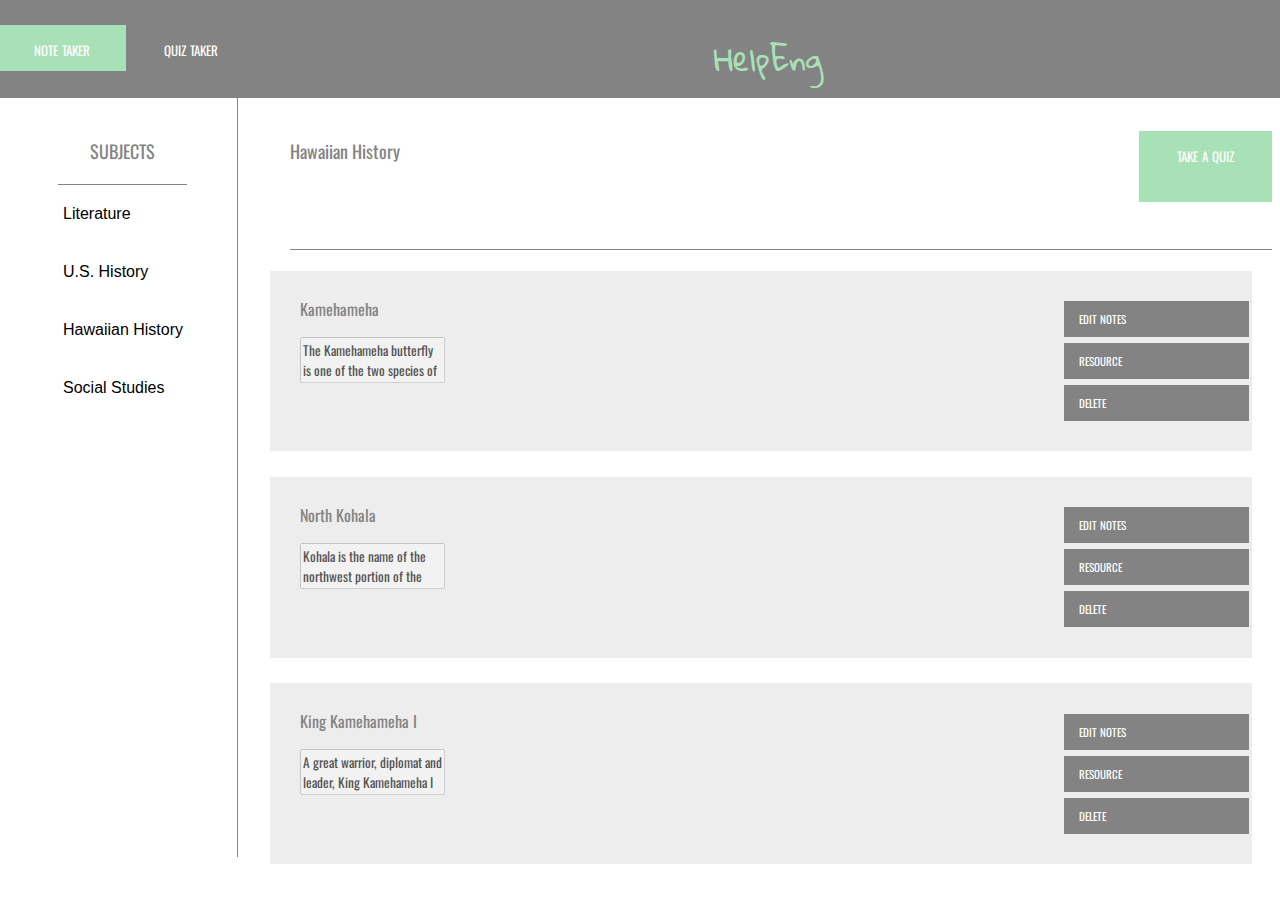
==== index.html @ afe13489 "Edit Code Done, Onto Local Storage" ====
<!DOCTYPE html>
<html>
<head>
  <title>HelpEng</title>
  <link rel="stylesheet" type="text/css" href="css/styles.css">
  <link href="https://fonts.googleapis.com/css?family=Gloria+Hallelujah|Oswald" rel="stylesheet">
</head>
<body>
  <header>
    <div class="note_taker">
      <a class="note_taker" href="index.html">note taker</a>
    </div>
    <div class="test_taker">
      <a class="test_taker" href="second.html">quiz taker</a>
    </div>
    <div id="app_name">
      <p>HelpEng</p>
    </div>    
  </header>
  <aside>
    <div id="subject_title">SUBJECTS</div>
    <div class="subject_items">Literature</div>
    <div class="subject_items">U.S. History</div>
    <div class="subject_items">Hawaiian History</div>
    <div class="subject_items">Social Studies</div>
  </aside>
  <div class="container">
    <div id="note_title">
      <span>Hawaiian History</span>
      <a href="second.html" id="take-quiz">take a quiz</a>
    </div>
      <div class="body-div">
        <div class="body-heads">
          <p>Kamehameha</p>
          <textarea>The Kamehameha butterfly is one of the two species of butterfly native to Hawaii. The Hawaiian name is pulelehua...</textarea>   
        </div>
        <div class="body-container">
          <div class="edit-notes options">EDIT NOTES</div>
          <div class="resource options">RESOURCE</div>
          <div class="delete options">DELETE</div>
        </div>
      </div>
      <div class="body-div">
        <div class="body-heads">
          <p>North Kohala</p>
          <textarea>Kohala is the name of the northwest portion of the island of Hawaii in the Hawaiian Archipelago. In ancient Hawaii it was often ruled by an independent High Chief called the Ali'i Nui. In modern times it is divided into two districts of Hawaii County</textarea>
        </div>
        <div class="body-container">
          <div class="edit-notes options">EDIT NOTES</div>
          <div class="resource options">RESOURCE</div>
          <div class="delete options">DELETE</div>
        </div>
      </div>
      <div class="body-div">
        <div class="body-heads">
          <p>King Kamehameha I</p>
          <textarea>A great warrior, diplomat and leader, King Kamehameha I united the Hawaiian Islands into one royal kingdom in 1810 after years of conflict. Kamehameha I was destined for greatness from birth. Hawaiian legend prophesized that a light in the sky with feathers like a bird would signal the birth of a great chief.</textarea>
        </div>
        <div class="body-container">
          <div class="edit-notes options">EDIT NOTES</div>
          <div class="resource options">RESOURCE</div>
          <div class="delete options">DELETE</div>
        </div> 
      </div> 
 </body>
<script type="text/javascript" src= "js/app.js"></script>
</html>
---- css/styles.css ----
body {
	display: flex;
	flex-wrap: wrap;
}

header {
	display: flex;
	flex-direction: row;
	justify-content: flex-start;
	align-items: center; 
	flex: 1 1 100%;
	background-color: #838383;
	height: 100px;
	margin: -10px;
}

textarea {
	font-family: 'Oswald', sans-serif;
	resize: none;
}

.note_taker {
	flex: 2 0 0px;
	color: white;
	background-color: #A9E1B7;
	text-decoration-line: none;
	font-family: 'Oswald', sans-serif;
	text-align: center;
	font-variant: small-caps;
	font-size: 18px;
	padding: 10px;
	word-wrap: none;
}

.test_taker {
	flex: 2 0 0px;
	color: white;
	text-decoration-line: none;
	font-family: 'Oswald', sans-serif;
	text-align: center;
	font-variant: small-caps;
	font-size: 18px;
	padding: 10px;
	word-wrap: none;	
}

.test_taker:hover {
	background-color: #A9E1B7;
}

#app_name {
	flex: 0 1 auto;
	height: inherit;
	width: 80%;
	background-color: #838383;
	color: #A9E1B7;
	text-align: center;
	font-family: 'Gloria Hallelujah', cursive;
	font-size: 30px;
}

#note_title {
	display: flex;
	flex: 0 1 auto;
	justify-content: space-between; 
	width: 95%;
	text-align: left;
	font-family: 'Oswald', sans-serif;
	font-size: 18px;
	color: #838383;
	border-bottom: solid 1px #838383;
	padding-bottom: 47px;
}

aside {
	display: flex;
	flex: 0.25 1 0px;
	flex-direction: column;
	padding: 50px 50px 27.5em 50px;
	border-right: solid 1px #838383;
}

#take-quiz {
	flex: 0 0 auto;
	background-color: #A9E1B7;
	color: white;
	text-align: left;
	margin-top: -7px;
	padding: 10px 38px 35px 38px;
	font-variant-caps: small-caps;
	text-decoration-line: none;
}

span {
	text-align: center;
}

.container {
	display: flex;
	flex: 2 2 0px;
	flex-direction: column;
	align-items: flex-end;
	width: 80%;
	height: 32.250em;
	padding-top: 50px;
}

.body-div {
	display: flex;
	flex: 0.95 0 35%;
	flex-direction: row;
	align-items: center;
	margin: 5px 20px 5px 5px;
	background-color: #EDEDED;
	width: 95%;
	margin-top: 2%;
	font-family: 'Oswald', sans-serif;
	text-align: left;
}

.body-container {
	display: flex;
	flex-direction: column;
	align-items: flex-end;
	flex: 1 1 0px;
}

.body-heads {
	flex: 1 1 0px;
	align-self: flex-start;
	padding: 10px;
	font-family: 'Oswald', sans-serif;
	margin-left: 20px;
	color: #838383;
}

.body-items {
	font-size: 13px;
	color: black;
}

.body-div form {
	padding: 50px;
}

.options {
	flex: 1 1 0px;
	width: 150px;
	height: 30px;
	margin: 3px;
	background-color: #838383;
	padding: 10px 20px 10px 15px;
	color: white;
	font-size: 11px;
	font-family: 'Oswald', sans-serif;
	text-decoration-line: none;
	cursor: pointer;
}

.options:hover {
	background-color: #A9E1B7;
}

.note-items:hover {
	background-color: #A9E1B7; /*green*/
	color: white;
}

#subject_title {
	flex: 0 1 auto;
	font-family: 'Oswald', sans-serif;
	text-overflow: wrap;
	font-size: 18px;
	color: #838383;
	border-bottom: solid 1px #838383;
	padding-bottom: 20px;
	text-align: center;
	font-variant: small-caps;
}

.subject_items, .test_items {
	font-family: 'Ariel', sans-serif;
	flex: 0 1 auto;
	text-overflow: wrap;
	height: 10%;
	text-align: left;	
	padding-left: 5px;
	padding-top: 20px;
	padding-bottom: 20px;
}

.submit {
	height: 40px;
	width: 120px;
	background-color: #838383;
	border-style: none;
}

.submit:hover {
	background-color: #A9E1B7;
}

.answer {
	height: 35px;
	width: 525px;
}

.subject_items:hover {
	background-color: #A9E1B7;	
}

.test_items:hover {
	background-color: #A9E1B7;
}
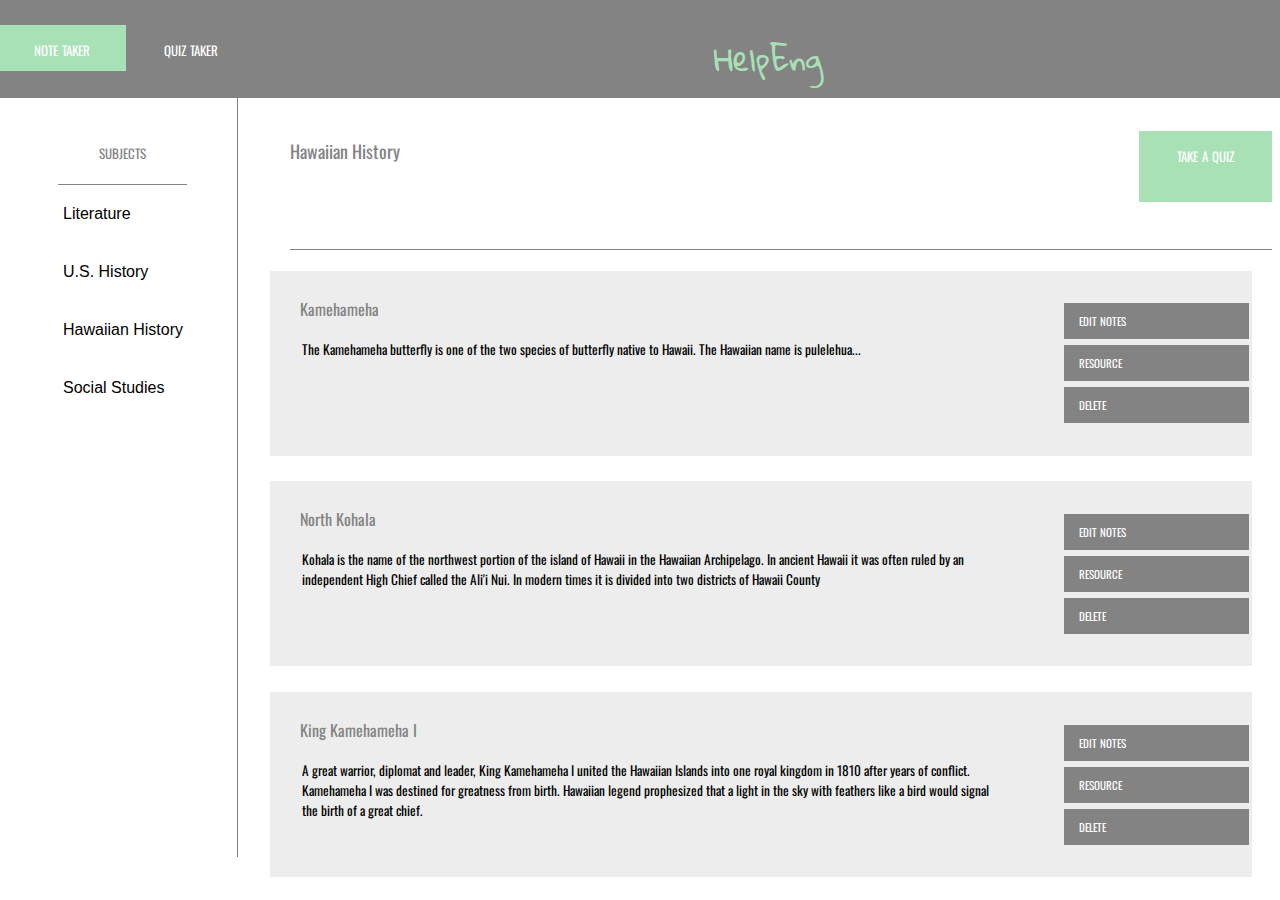
==== commit ddfd017c: "Merge pull request #58 from junior-devleague/Mark" ====
--- a/index.html
+++ b/index.html
@@ -18,7 +18,7 @@
     </div>    
   </header>
   <aside>
-    <div id="subject_title">SUBJECTS</div>
+    <div id="subject_title">subjects</div>
     <div class="subject_items">Literature</div>
     <div class="subject_items">U.S. History</div>
     <div class="subject_items">Hawaiian History</div>
@@ -36,7 +36,7 @@
         </div>
         <div class="body-container">
           <div class="edit-notes options">EDIT NOTES</div>
-          <div class="resource options">RESOURCE</div>
+          <a class="resource options" href="https://www.gohawaii.com/statewide/guidebook/king-kamehameha/">RESOURCE</a>
           <div class="delete options">DELETE</div>
         </div>
       </div>
@@ -47,7 +47,7 @@
         </div>
         <div class="body-container">
           <div class="edit-notes options">EDIT NOTES</div>
-          <div class="resource options">RESOURCE</div>
+          <a class="resource options" href="https://www.gohawaii.com/big-island/regions-neighborhoods/north-kohala/">RESOURCE</a>
           <div class="delete options">DELETE</div>
         </div>
       </div>
@@ -58,7 +58,7 @@
         </div>
         <div class="body-container">
           <div class="edit-notes options">EDIT NOTES</div>
-          <div class="resource options">RESOURCE</div>
+          <a class="resource options" href="https://www.gohawaii.com/statewide/guidebook/king-kamehameha/">RESOURCE</a>
           <div class="delete options">DELETE</div>
         </div> 
       </div> 
--- a/css/styles.css
+++ b/css/styles.css
@@ -213,3 +213,9 @@
 	background-color: #A9E1B7;
 }
 
+textarea {
+	height: 100px;
+	width: 700px;
+	background: none;
+	border: none;
+}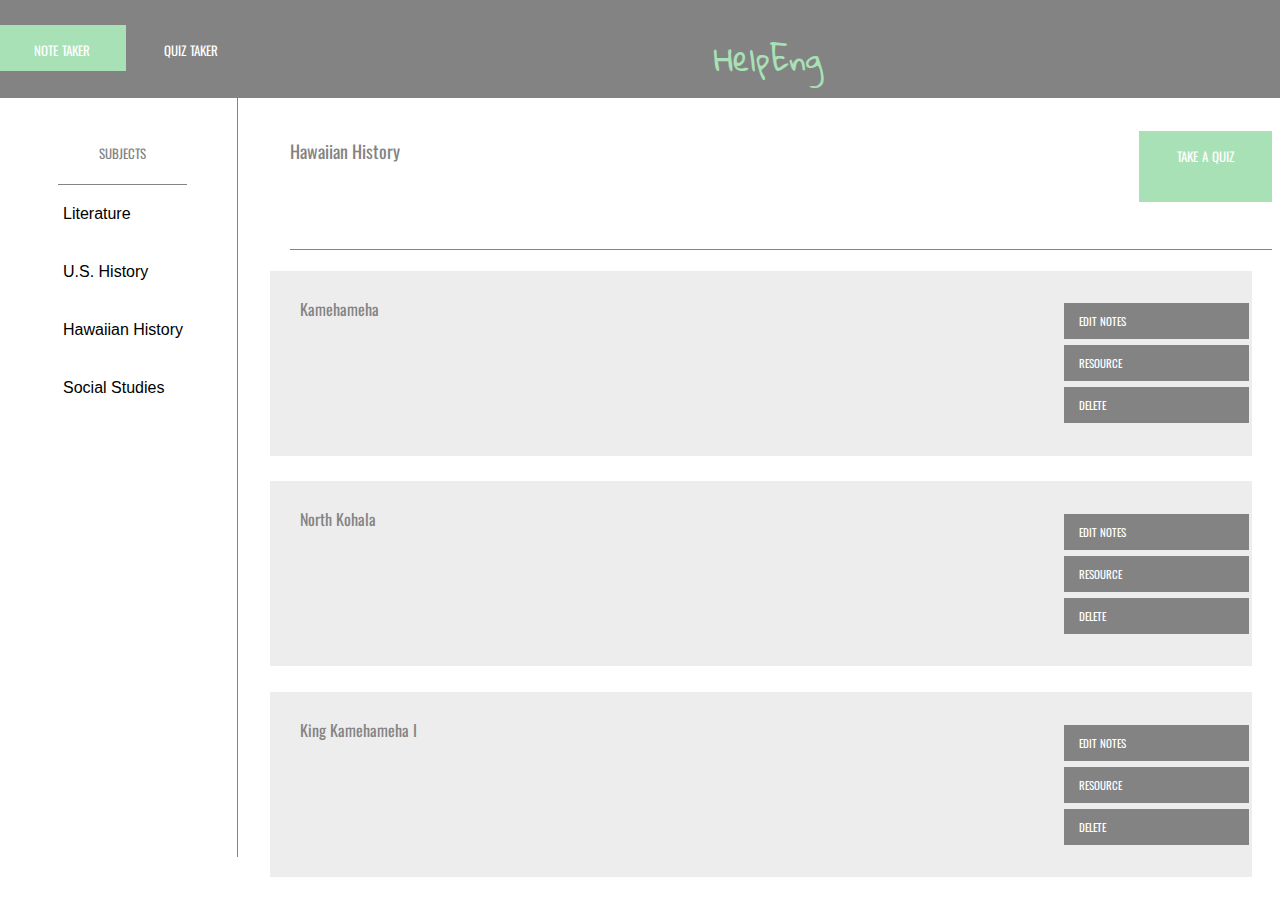
==== commit febe5aa4: "Edit Code LocalStorage, Delete" ====
--- a/index.html
+++ b/index.html
@@ -32,7 +32,7 @@
       <div class="body-div">
         <div class="body-heads">
           <p>Kamehameha</p>
-          <textarea>The Kamehameha butterfly is one of the two species of butterfly native to Hawaii. The Hawaiian name is pulelehua...</textarea>   
+          <textarea class="text">The Kamehameha butterfly is one of the two species of butterfly native to Hawaii. The Hawaiian name is pulelehua...</textarea>   
         </div>
         <div class="body-container">
           <div class="edit-notes options">EDIT NOTES</div>
@@ -43,7 +43,7 @@
       <div class="body-div">
         <div class="body-heads">
           <p>North Kohala</p>
-          <textarea>Kohala is the name of the northwest portion of the island of Hawaii in the Hawaiian Archipelago. In ancient Hawaii it was often ruled by an independent High Chief called the Ali'i Nui. In modern times it is divided into two districts of Hawaii County</textarea>
+          <textarea class="text">Kohala is the name of the northwest portion of the island of Hawaii in the Hawaiian Archipelago. In ancient Hawaii it was often ruled by an independent High Chief called the Ali'i Nui. In modern times it is divided into two districts of Hawaii County</textarea>
         </div>
         <div class="body-container">
           <div class="edit-notes options">EDIT NOTES</div>
@@ -54,7 +54,7 @@
       <div class="body-div">
         <div class="body-heads">
           <p>King Kamehameha I</p>
-          <textarea>A great warrior, diplomat and leader, King Kamehameha I united the Hawaiian Islands into one royal kingdom in 1810 after years of conflict. Kamehameha I was destined for greatness from birth. Hawaiian legend prophesized that a light in the sky with feathers like a bird would signal the birth of a great chief.</textarea>
+          <textarea class="text">A great warrior, diplomat and leader, King Kamehameha I united the Hawaiian Islands into one royal kingdom in 1810 after years of conflict. Kamehameha I was destined for greatness from birth. Hawaiian legend prophesized that a light in the sky with feathers like a bird would signal the birth of a great chief.</textarea>
         </div>
         <div class="body-container">
           <div class="edit-notes options">EDIT NOTES</div>
--- a/css/styles.css
+++ b/css/styles.css
@@ -17,6 +17,10 @@
 textarea {
 	font-family: 'Oswald', sans-serif;
 	resize: none;
+	height: 100px;
+	width: 700px;
+	background: none;
+	border: none;
 }
 
 .note_taker {
@@ -211,11 +215,4 @@
 
 .test_items:hover {
 	background-color: #A9E1B7;
-}
-
-textarea {
-	height: 100px;
-	width: 700px;
-	background: none;
-	border: none;
 }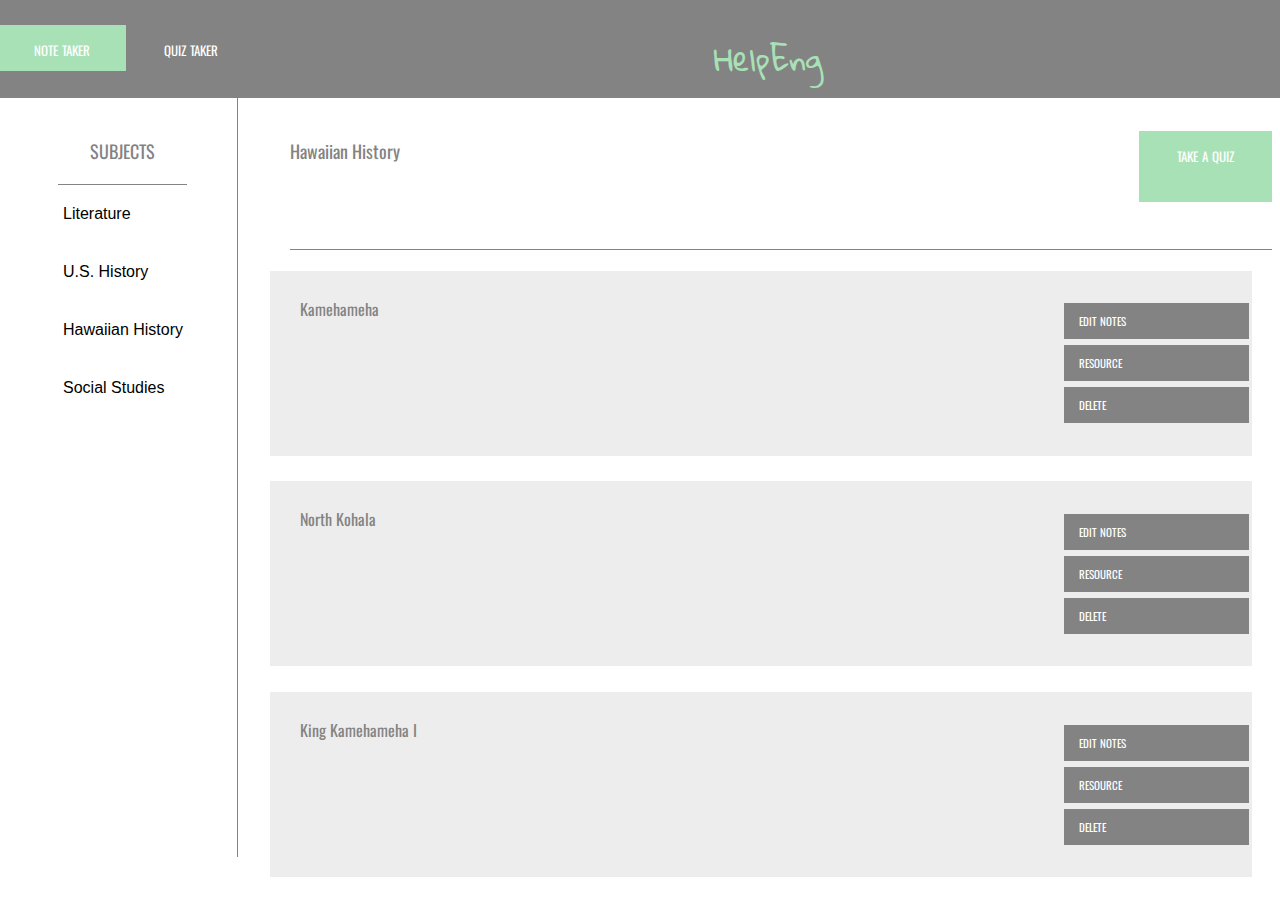
==== commit d3f66a60: "fixing subject title" ====
--- a/index.html
+++ b/index.html
@@ -18,7 +18,7 @@
     </div>    
   </header>
   <aside>
-    <div id="subject_title">subjects</div>
+    <div id="subject_title">SUBJECTS</div>
     <div class="subject_items">Literature</div>
     <div class="subject_items">U.S. History</div>
     <div class="subject_items">Hawaiian History</div>
--- a/css/styles.css
+++ b/css/styles.css
@@ -179,7 +179,6 @@
 	border-bottom: solid 1px #838383;
 	padding-bottom: 20px;
 	text-align: center;
-	font-variant: small-caps;
 }
 
 .subject_items, .test_items {
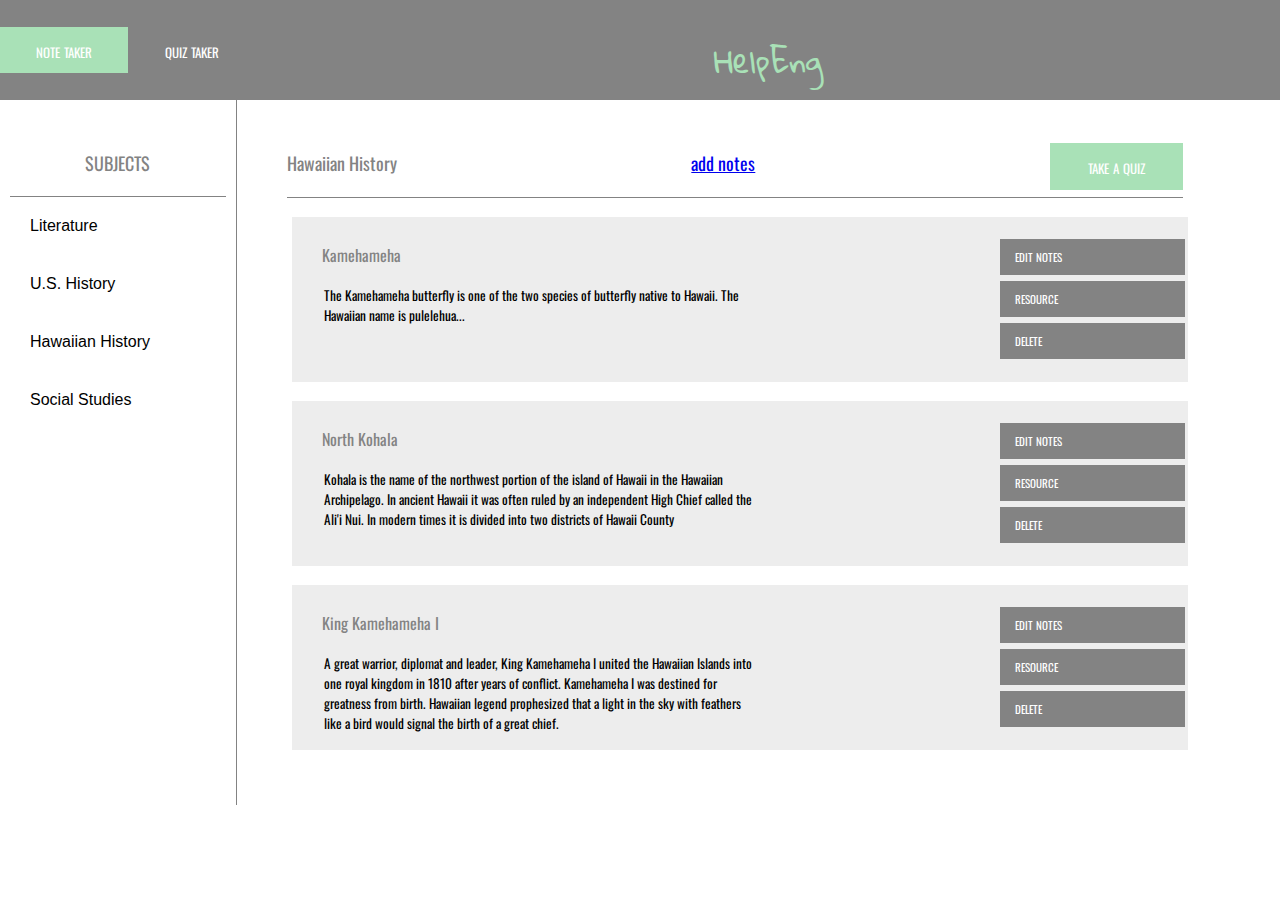
==== commit ee734d95: "fixing layout and fixing functions" ====
--- a/index.html
+++ b/index.html
@@ -27,6 +27,7 @@
   <div class="container">
     <div id="note_title">
       <span>Hawaiian History</span>
+      <a href="second.html" id="add-notes">add notes</a>
       <a href="second.html" id="take-quiz">take a quiz</a>
     </div>
       <div class="body-div">
--- a/css/styles.css
+++ b/css/styles.css
@@ -1,6 +1,7 @@
 body {
 	display: flex;
 	flex-wrap: wrap;
+	margin: 0;
 }
 
 header {
@@ -11,14 +12,13 @@
 	flex: 1 1 100%;
 	background-color: #838383;
 	height: 100px;
-	margin: -10px;
 }
 
 textarea {
 	font-family: 'Oswald', sans-serif;
 	resize: none;
-	height: 100px;
-	width: 700px;
+	height: 80px;
+	width: 100%;
 	background: none;
 	border: none;
 }
@@ -73,15 +73,13 @@
 	font-size: 18px;
 	color: #838383;
 	border-bottom: solid 1px #838383;
-	padding-bottom: 47px;
+	padding-bottom: 7px;
 }
 
 aside {
-	display: flex;
-	flex: 0.25 1 0px;
-	flex-direction: column;
-	padding: 50px 50px 27.5em 50px;
+	flex: 1 1 0px;
 	border-right: solid 1px #838383;
+	padding-top: 50px;
 }
 
 #take-quiz {
@@ -90,7 +88,7 @@
 	color: white;
 	text-align: left;
 	margin-top: -7px;
-	padding: 10px 38px 35px 38px;
+	padding: 10px 38px 11px 38px;
 	font-variant-caps: small-caps;
 	text-decoration-line: none;
 }
@@ -100,18 +98,15 @@
 }
 
 .container {
-	display: flex;
-	flex: 2 2 0px;
-	flex-direction: column;
+	flex: 4 4 0px;
 	align-items: flex-end;
 	width: 80%;
-	height: 32.250em;
-	padding-top: 50px;
+	padding: 50px;
 }
 
 .body-div {
 	display: flex;
-	flex: 0.95 0 35%;
+	flex: 0 0 27%;
 	flex-direction: row;
 	align-items: center;
 	margin: 5px 20px 5px 5px;
@@ -179,17 +174,15 @@
 	border-bottom: solid 1px #838383;
 	padding-bottom: 20px;
 	text-align: center;
+	margin: 0 10px;
 }
 
 .subject_items, .test_items {
 	font-family: 'Ariel', sans-serif;
 	flex: 0 1 auto;
 	text-overflow: wrap;
-	height: 10%;
 	text-align: left;	
-	padding-left: 5px;
-	padding-top: 20px;
-	padding-bottom: 20px;
+	padding: 20px 0 20px 30px;
 }
 
 .submit {
@@ -209,7 +202,8 @@
 }
 
 .subject_items:hover {
-	background-color: #A9E1B7;	
+	background-color: #A9E1B7;
+	color: white;	
 }
 
 .test_items:hover {
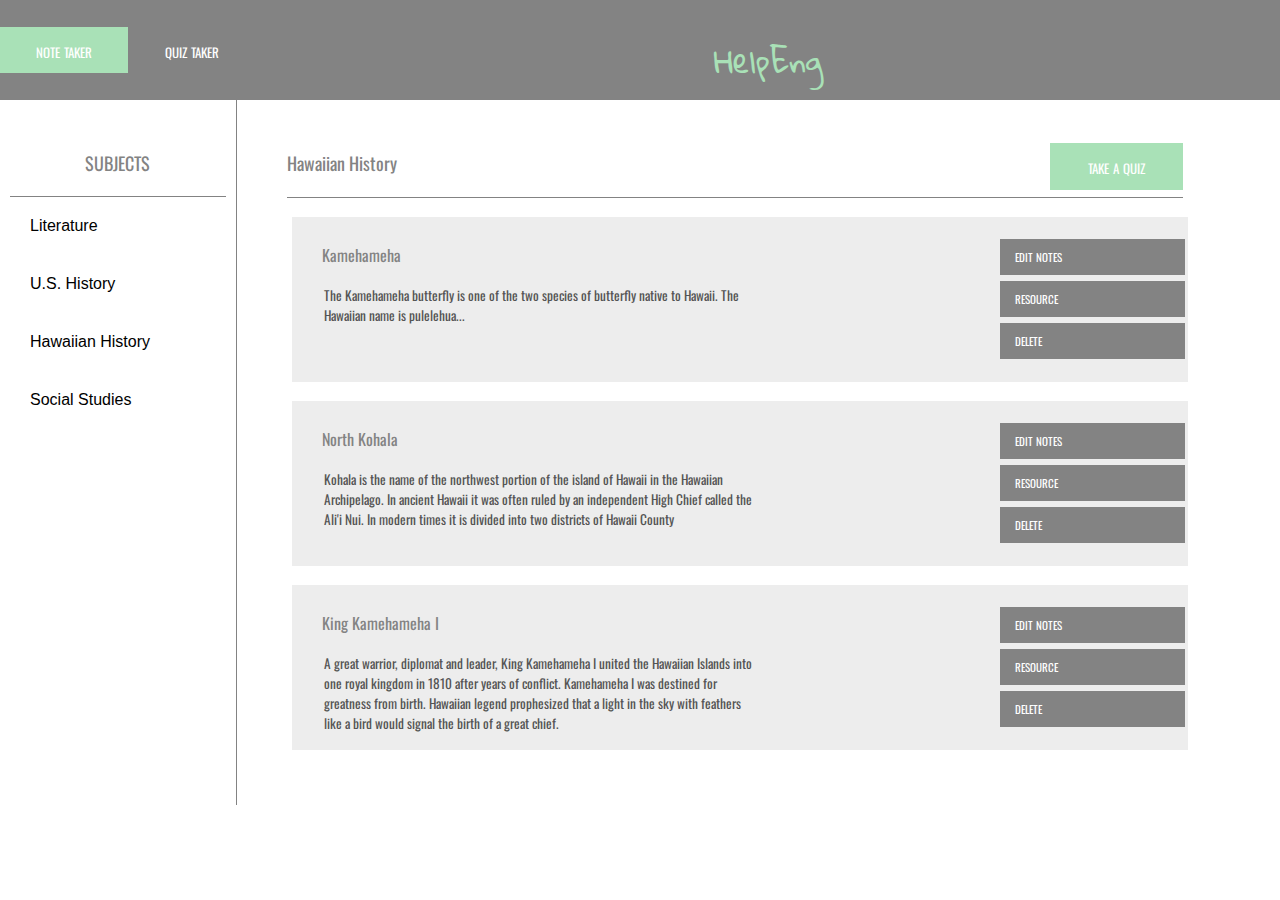
==== commit d734fbac: "Final Touches" ====
--- a/index.html
+++ b/index.html
@@ -27,13 +27,12 @@
   <div class="container">
     <div id="note_title">
       <span>Hawaiian History</span>
-      <a href="second.html" id="add-notes">add notes</a>
       <a href="second.html" id="take-quiz">take a quiz</a>
     </div>
       <div class="body-div">
         <div class="body-heads">
           <p>Kamehameha</p>
-          <textarea class="text">The Kamehameha butterfly is one of the two species of butterfly native to Hawaii. The Hawaiian name is pulelehua...</textarea>   
+          <textarea class="text" spellcheck="false"></textarea>   
         </div>
         <div class="body-container">
           <div class="edit-notes options">EDIT NOTES</div>
@@ -44,7 +43,7 @@
       <div class="body-div">
         <div class="body-heads">
           <p>North Kohala</p>
-          <textarea class="text">Kohala is the name of the northwest portion of the island of Hawaii in the Hawaiian Archipelago. In ancient Hawaii it was often ruled by an independent High Chief called the Ali'i Nui. In modern times it is divided into two districts of Hawaii County</textarea>
+          <textarea class="text" spellcheck="false"></textarea>
         </div>
         <div class="body-container">
           <div class="edit-notes options">EDIT NOTES</div>
@@ -55,7 +54,7 @@
       <div class="body-div">
         <div class="body-heads">
           <p>King Kamehameha I</p>
-          <textarea class="text">A great warrior, diplomat and leader, King Kamehameha I united the Hawaiian Islands into one royal kingdom in 1810 after years of conflict. Kamehameha I was destined for greatness from birth. Hawaiian legend prophesized that a light in the sky with feathers like a bird would signal the birth of a great chief.</textarea>
+          <textarea class="text" spellcheck="false"></textarea>
         </div>
         <div class="body-container">
           <div class="edit-notes options">EDIT NOTES</div>
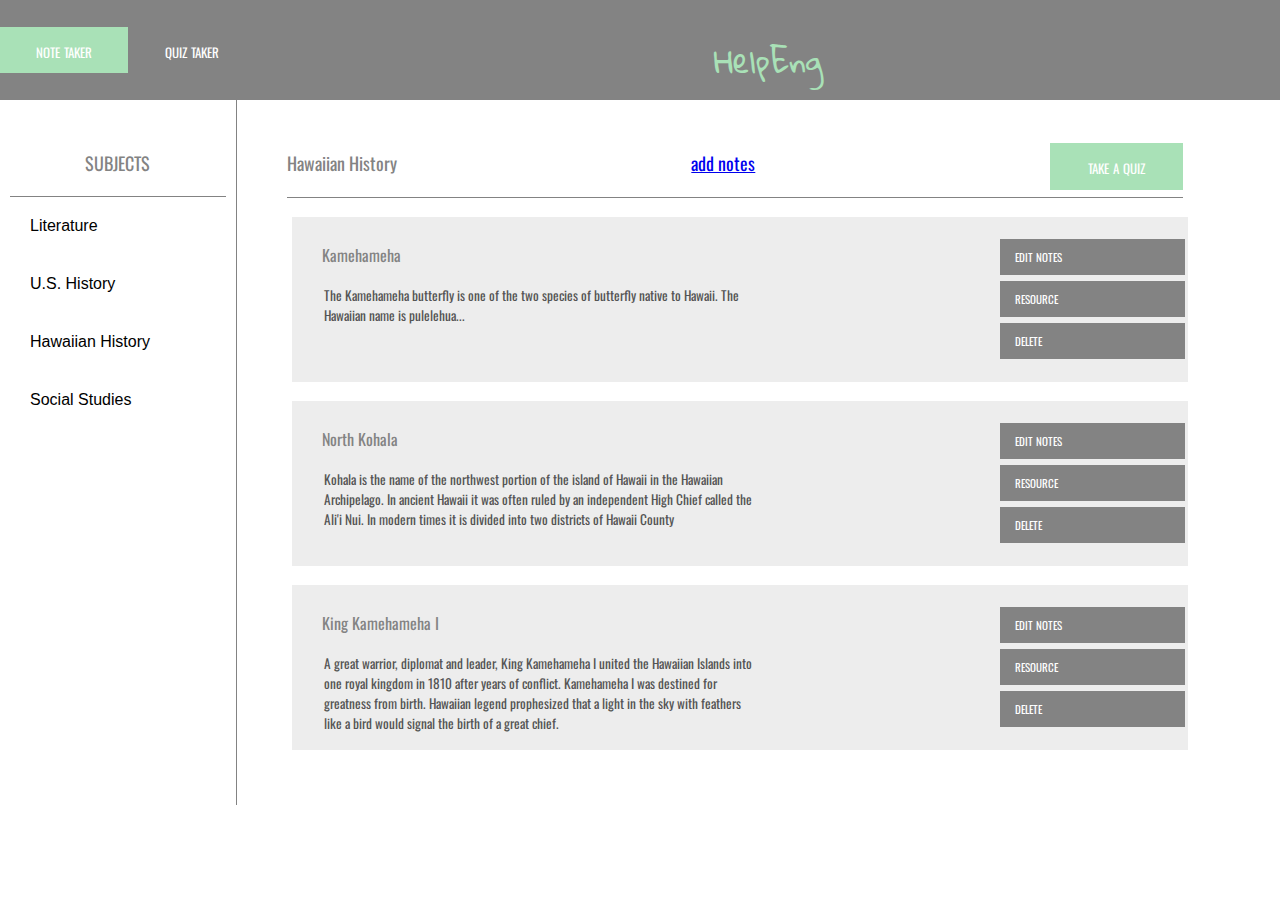
==== commit 7b5ec355: "Merge pull request #63 from junior-devleague/Dylan" ====
--- a/index.html
+++ b/index.html
@@ -27,6 +27,7 @@
   <div class="container">
     <div id="note_title">
       <span>Hawaiian History</span>
+      <a href="second.html" id="add-notes">add notes</a>
       <a href="second.html" id="take-quiz">take a quiz</a>
     </div>
       <div class="body-div">
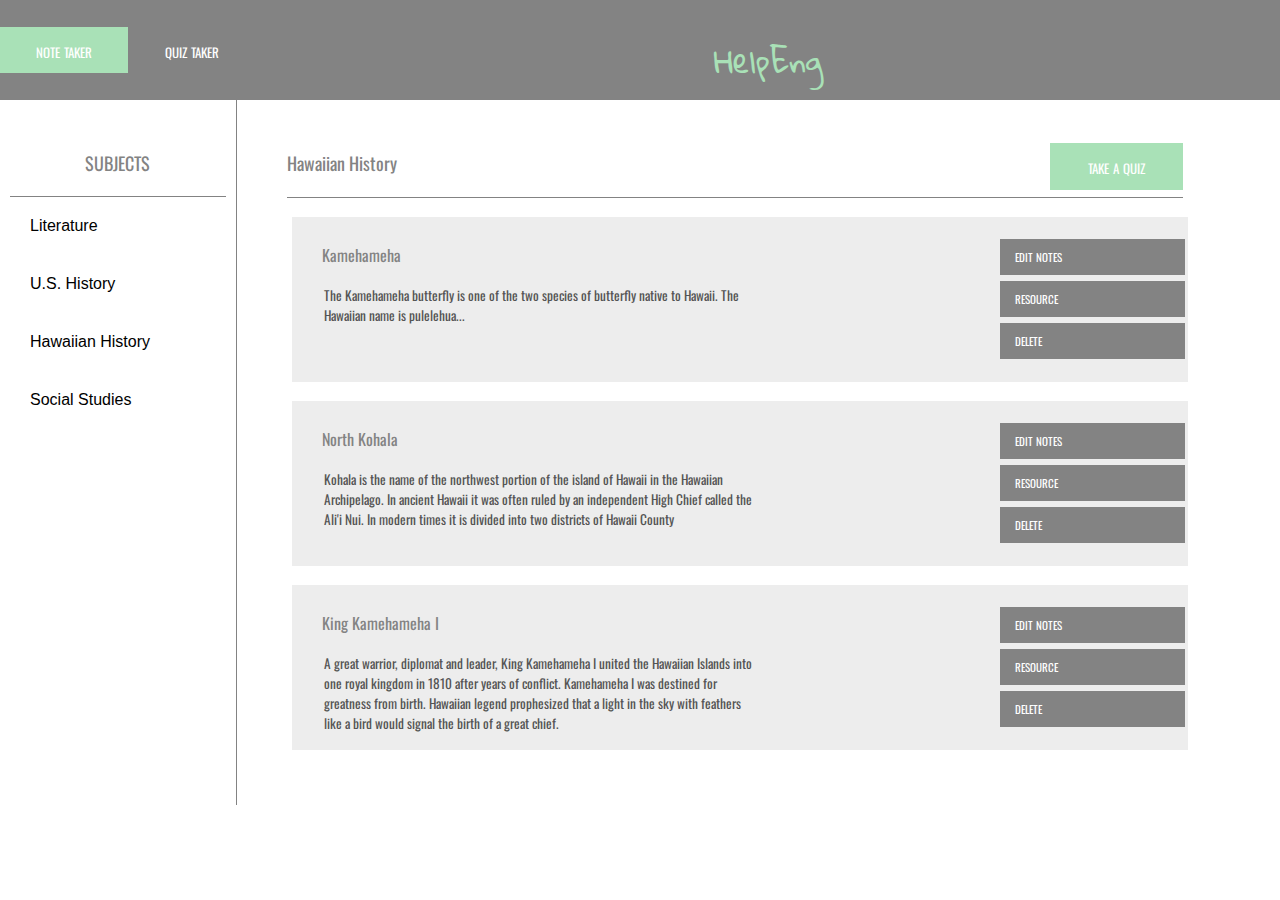
==== commit 0d5809b1: "Remove add notes" ====
--- a/index.html
+++ b/index.html
@@ -27,7 +27,6 @@
   <div class="container">
     <div id="note_title">
       <span>Hawaiian History</span>
-      <a href="second.html" id="add-notes">add notes</a>
       <a href="second.html" id="take-quiz">take a quiz</a>
     </div>
       <div class="body-div">
@@ -65,4 +64,4 @@
       </div> 
  </body>
 <script type="text/javascript" src= "js/app.js"></script>
-</html>+</html>
